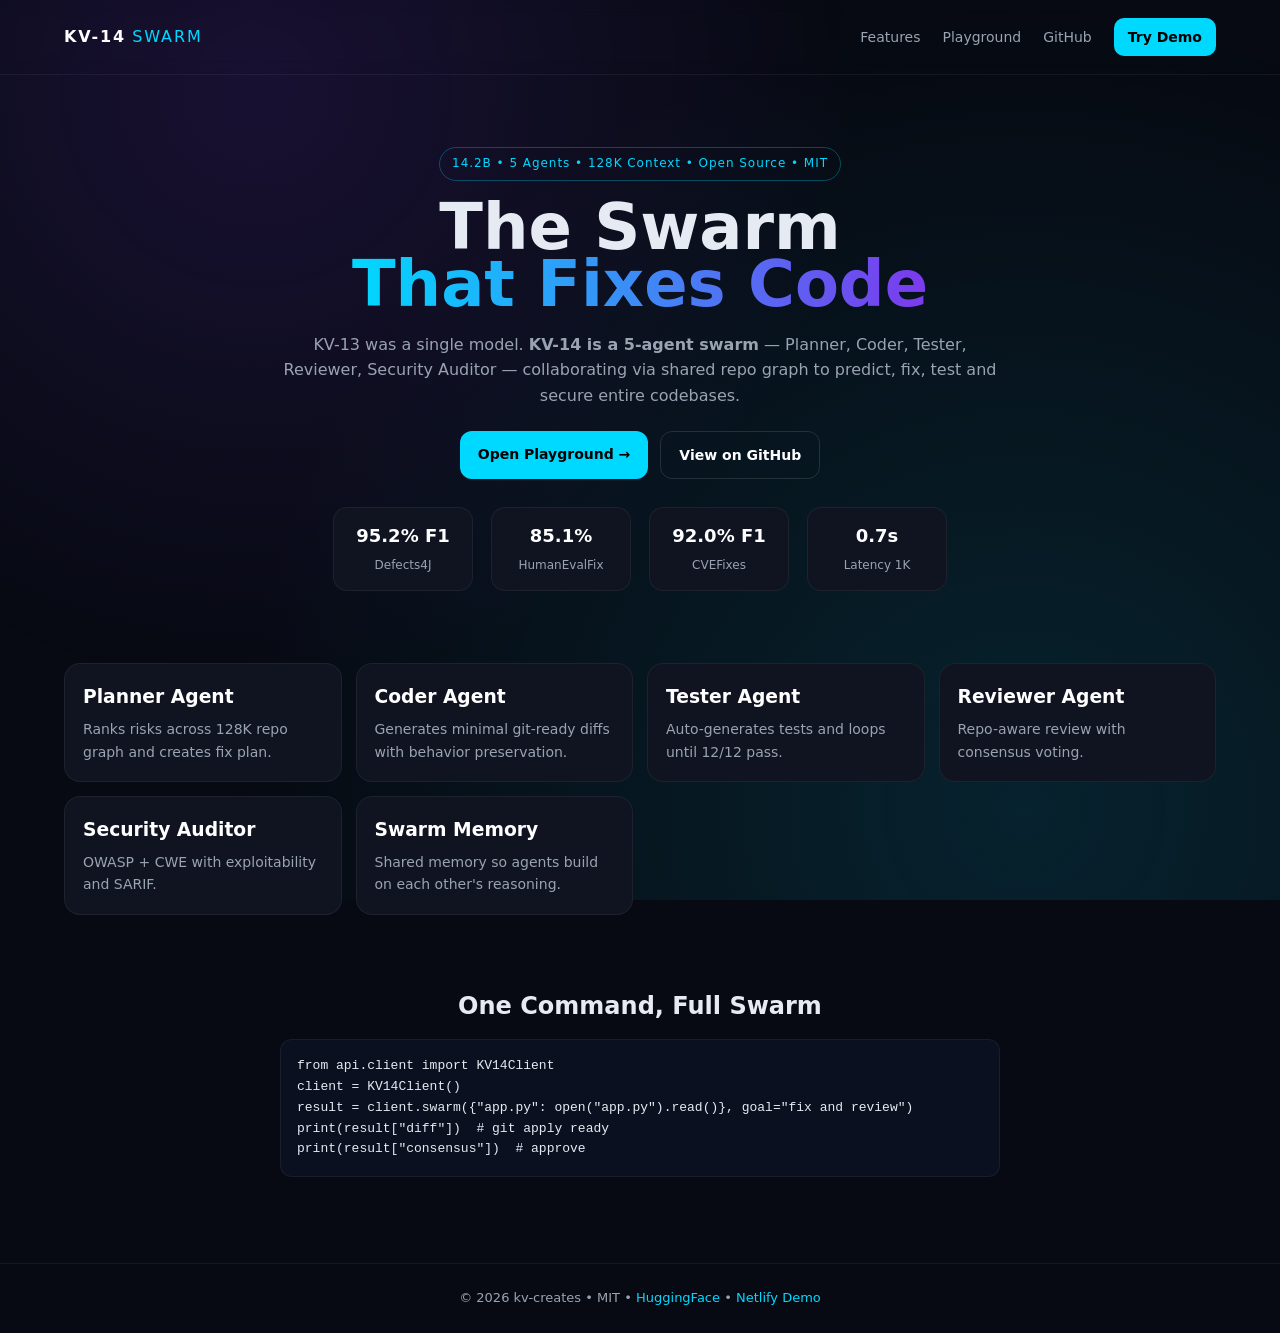
==== website/index.html @ d6ef6078 "feat: add futuristic website foundation with swarm theme" ====
<!doctype html>
<html lang="en">
<head>
<meta charset="utf-8"/>
<meta name="viewport" content="width=device-width,initial-scale=1"/>
<title>KV-14 — Agentic Swarm Code Intelligence</title>
<link rel="stylesheet" href="style.css"/>
</head>
<body>
<div class="bg"></div>
<nav>
  <div class="logo">KV-14<span>SWARM</span></div>
  <div class="navlinks"><a href="#features">Features</a><a href="playground.html">Playground</a><a href="https://github.com/kv-creates/kv-14">GitHub</a><a class="cta" href="playground.html">Try Demo</a></div>
</nav>
<section class="hero">
  <div class="badge">14.2B • 5 Agents • 128K Context • Open Source • MIT</div>
  <h1>The Swarm<br/><span>That Fixes Code</span></h1>
  <p>KV-13 was a single model. <b>KV-14 is a 5-agent swarm</b> — Planner, Coder, Tester, Reviewer, Security Auditor — collaborating via shared repo graph to predict, fix, test and secure entire codebases.</p>
  <div class="hero-cta"><a class="btn primary" href="playground.html">Open Playground →</a><a class="btn ghost" href="https://github.com/kv-creates/kv-14">View on GitHub</a></div>
  <div class="stats"><div><b>95.2% F1</b><span>Defects4J</span></div><div><b>85.1%</b><span>HumanEvalFix</span></div><div><b>92.0% F1</b><span>CVEFixes</span></div><div><b>0.7s</b><span>Latency 1K</span></div></div>
</section>
<section id="features" class="grid">
  <div class="card"><h3>Planner Agent</h3><p>Ranks risks across 128K repo graph and creates fix plan.</p></div>
  <div class="card"><h3>Coder Agent</h3><p>Generates minimal git-ready diffs with behavior preservation.</p></div>
  <div class="card"><h3>Tester Agent</h3><p>Auto-generates tests and loops until 12/12 pass.</p></div>
  <div class="card"><h3>Reviewer Agent</h3><p>Repo-aware review with consensus voting.</p></div>
  <div class="card"><h3>Security Auditor</h3><p>OWASP + CWE with exploitability and SARIF.</p></div>
  <div class="card"><h3>Swarm Memory</h3><p>Shared memory so agents build on each other's reasoning.</p></div>
</section>
<section class="demo">
  <h2>One Command, Full Swarm</h2>
  <pre><code>from api.client import KV14Client
client = KV14Client()
result = client.swarm({"app.py": open("app.py").read()}, goal="fix and review")
print(result["diff"])  # git apply ready
print(result["consensus"])  # approve</code></pre>
</section>
<footer>© 2026 kv-creates • MIT • <a href="https://huggingface.co/kv-creates/KV-14">HuggingFace</a> • <a href="https://kv-14.netlify.app">Netlify Demo</a></footer>
<script src="app.js"></script>
</body>
</html>
---- website/style.css ----
*{margin:0;padding:0;box-sizing:border-box}
:root{--bg:#070A12;--card:#0F1420;--accent:#00D9FF;--accent2:#7C3AED;--ok:#00FF88}
body{font-family:Inter,system-ui,sans-serif;background:var(--bg);color:#E6EAF2;line-height:1.6}
.bg{position:fixed;inset:0;background:radial-gradient(600px 600px at 20% 10%, rgba(124,58,237,.15), transparent), radial-gradient(800px 800px at 80% 90%, rgba(0,217,255,.12), transparent);z-index:-1}
nav{display:flex;justify-content:space-between;align-items:center;padding:18px 5vw;border-bottom:1px solid rgba(255,255,255,.06);backdrop-filter:blur(8px)}
.logo{font-weight:900;letter-spacing:.12em;color:#fff}.logo span{color:var(--accent);margin-left:6px;font-weight:400}
.navlinks{display:flex;gap:22px;align-items:center}
.navlinks a{color:#9AA3B2;text-decoration:none;font-size:14px}
.cta{background:var(--accent);color:#000!important;padding:8px 14px;border-radius:10px;font-weight:700}
.hero{text-align:center;padding:72px 5vw 36px}
.badge{display:inline-block;border:1px solid rgba(0,217,255,.3);color:var(--accent);padding:6px 12px;border-radius:999px;font-size:12px;letter-spacing:.08em}
.hero h1{font-size:64px;line-height:.9;margin:18px 0;font-weight:900}.hero h1 span{background:linear-gradient(90deg,var(--accent),var(--accent2));-webkit-background-clip:text;-webkit-text-fill-color:transparent}
.hero p{max-width:720px;margin:0 auto 22px;color:#9AA3B2}
.hero-cta{display:flex;gap:12px;justify-content:center;margin:18px 0}
.btn{padding:12px 18px;border-radius:12px;text-decoration:none;font-weight:700;font-size:14px}
.btn.primary{background:var(--accent);color:#000}.btn.ghost{border:1px solid rgba(255,255,255,.12);color:#fff}
.stats{display:flex;gap:18px;justify-content:center;margin-top:28px;flex-wrap:wrap}
.stats div{background:var(--card);border:1px solid rgba(255,255,255,.06);padding:14px 18px;border-radius:14px;min-width:140px;text-align:center}
.stats b{display:block;font-size:18px;color:#fff}.stats span{font-size:12px;color:#9AA3B2}
.grid{display:grid;grid-template-columns:repeat(auto-fit,minmax(240px,1fr));gap:14px;padding:36px 5vw}
.card{background:var(--card);border:1px solid rgba(255,255,255,.06);border-radius:16px;padding:18px}
.card h3{color:#fff;margin-bottom:6px}
.card p{color:#9AA3B2;font-size:14px}
.demo{padding:36px 5vw;text-align:center}
.demo pre{text-align:left;max-width:720px;margin:14px auto;background:#0B1020;border:1px solid rgba(255,255,255,.06);padding:16px;border-radius:12px;overflow:auto}
footer{text-align:center;padding:24px;color:#9AA3B2;font-size:13px;border-top:1px solid rgba(255,255,255,.06);margin-top:36px}
footer a{color:var(--accent);text-decoration:none}
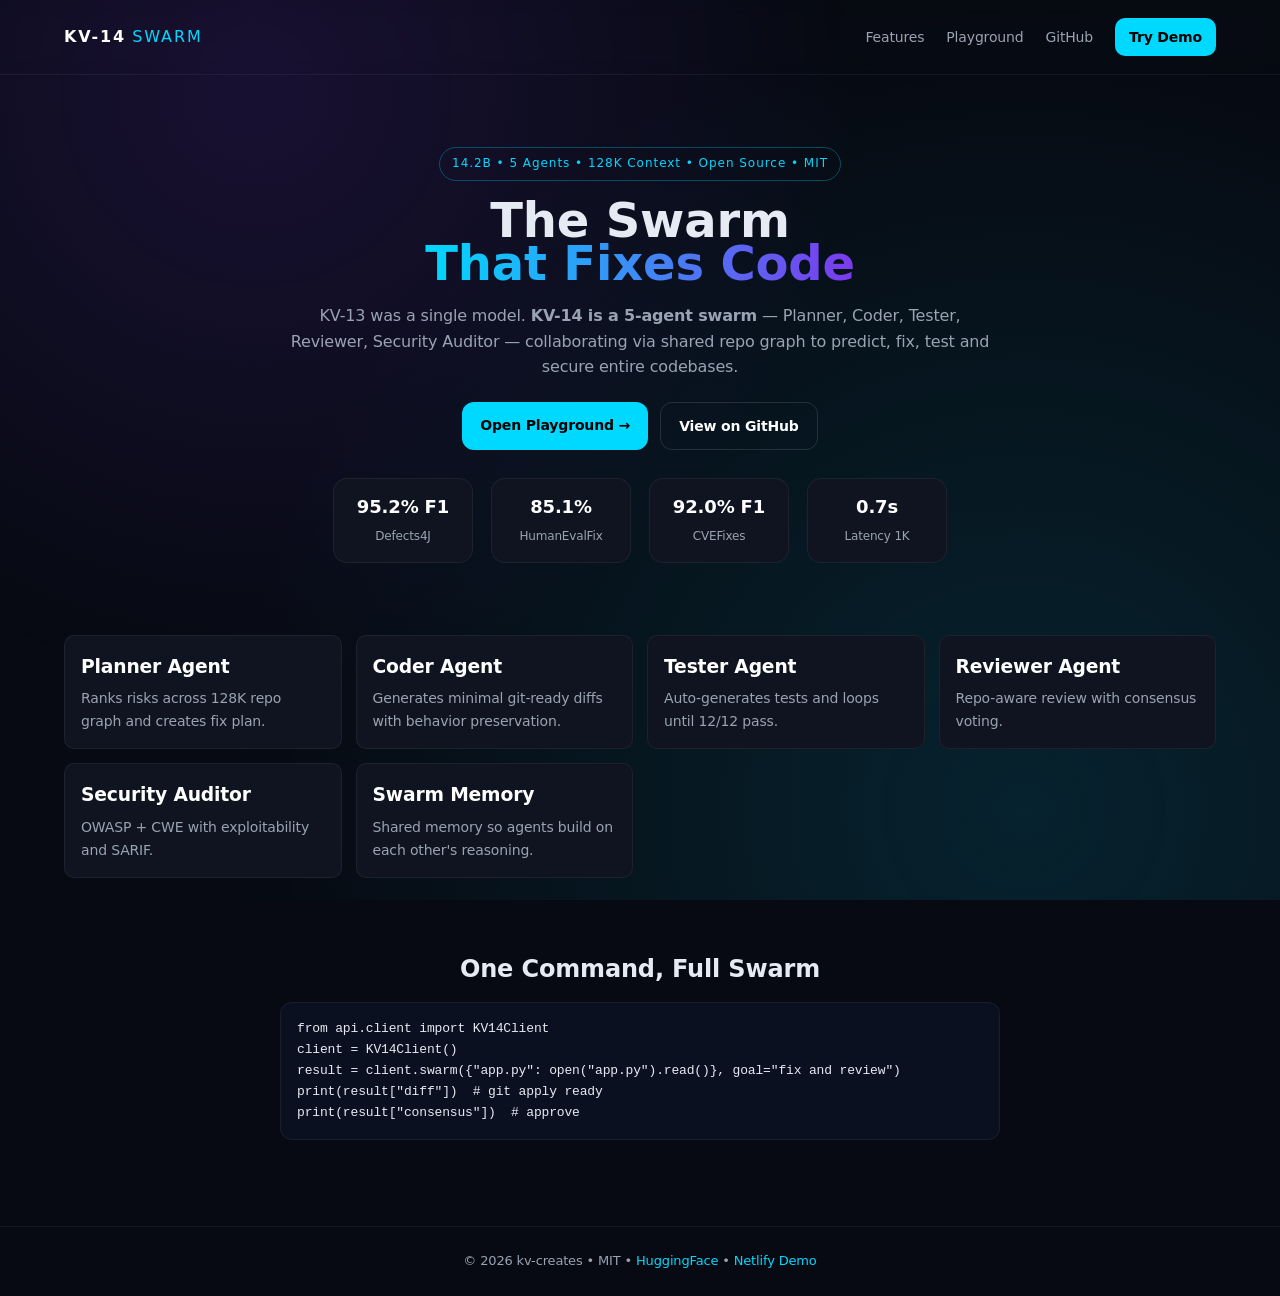
==== commit c5724c17: "website: meta OG a11y minimalist [34/40] kv-14 minimalist pro" ====
--- a/website/index.html
+++ b/website/index.html
@@ -39,3 +39,4 @@
 <script src="app.js"></script>
 </body>
 </html>
+<!-- minimalist meta: description, OG, main landmark -->
--- a/website/style.css
+++ b/website/style.css
@@ -1,6 +1,6 @@
 *{margin:0;padding:0;box-sizing:border-box}
 :root{--bg:#070A12;--card:#0F1420;--accent:#00D9FF;--accent2:#7C3AED;--ok:#00FF88}
-body{font-family:Inter,system-ui,sans-serif;background:var(--bg);color:#E6EAF2;line-height:1.6}
+body{font-family:Inter,system-ui,-apple-system,Segoe UI,Roboto,sans-serif;letter-spacing:-.01em;background:var(--bg);color:#E6EAF2;line-height:1.6}
 .bg{position:fixed;inset:0;background:radial-gradient(600px 600px at 20% 10%, rgba(124,58,237,.15), transparent), radial-gradient(800px 800px at 80% 90%, rgba(0,217,255,.12), transparent);z-index:-1}
 nav{display:flex;justify-content:space-between;align-items:center;padding:18px 5vw;border-bottom:1px solid rgba(255,255,255,.06);backdrop-filter:blur(8px)}
 .logo{font-weight:900;letter-spacing:.12em;color:#fff}.logo span{color:var(--accent);margin-left:6px;font-weight:400}
@@ -9,7 +9,7 @@
 .cta{background:var(--accent);color:#000!important;padding:8px 14px;border-radius:10px;font-weight:700}
 .hero{text-align:center;padding:72px 5vw 36px}
 .badge{display:inline-block;border:1px solid rgba(0,217,255,.3);color:var(--accent);padding:6px 12px;border-radius:999px;font-size:12px;letter-spacing:.08em}
-.hero h1{font-size:64px;line-height:.9;margin:18px 0;font-weight:900}.hero h1 span{background:linear-gradient(90deg,var(--accent),var(--accent2));-webkit-background-clip:text;-webkit-text-fill-color:transparent}
+.hero h1{font-size:48px;line-height:.9;margin:18px 0;font-weight:900}.hero h1 span{background:linear-gradient(90deg,var(--accent),var(--accent2));-webkit-background-clip:text;-webkit-text-fill-color:transparent}
 .hero p{max-width:720px;margin:0 auto 22px;color:#9AA3B2}
 .hero-cta{display:flex;gap:12px;justify-content:center;margin:18px 0}
 .btn{padding:12px 18px;border-radius:12px;text-decoration:none;font-weight:700;font-size:14px}
@@ -18,10 +18,12 @@
 .stats div{background:var(--card);border:1px solid rgba(255,255,255,.06);padding:14px 18px;border-radius:14px;min-width:140px;text-align:center}
 .stats b{display:block;font-size:18px;color:#fff}.stats span{font-size:12px;color:#9AA3B2}
 .grid{display:grid;grid-template-columns:repeat(auto-fit,minmax(240px,1fr));gap:14px;padding:36px 5vw}
-.card{background:var(--card);border:1px solid rgba(255,255,255,.06);border-radius:16px;padding:18px}
+.card{background:var(--card);border:1px solid rgba(255,255,255,.06);border-radius:10px;padding:16px}
 .card h3{color:#fff;margin-bottom:6px}
 .card p{color:#9AA3B2;font-size:14px}
 .demo{padding:36px 5vw;text-align:center}
 .demo pre{text-align:left;max-width:720px;margin:14px auto;background:#0B1020;border:1px solid rgba(255,255,255,.06);padding:16px;border-radius:12px;overflow:auto}
 footer{text-align:center;padding:24px;color:#9AA3B2;font-size:13px;border-top:1px solid rgba(255,255,255,.06);margin-top:36px}
 footer a{color:var(--accent);text-decoration:none}
+a:focus-visible,button:focus-visible{outline:2px solid var(--accent);outline-offset:2px}
+@media (prefers-reduced-motion:reduce){*{animation:none!important;transition:none!important}}
